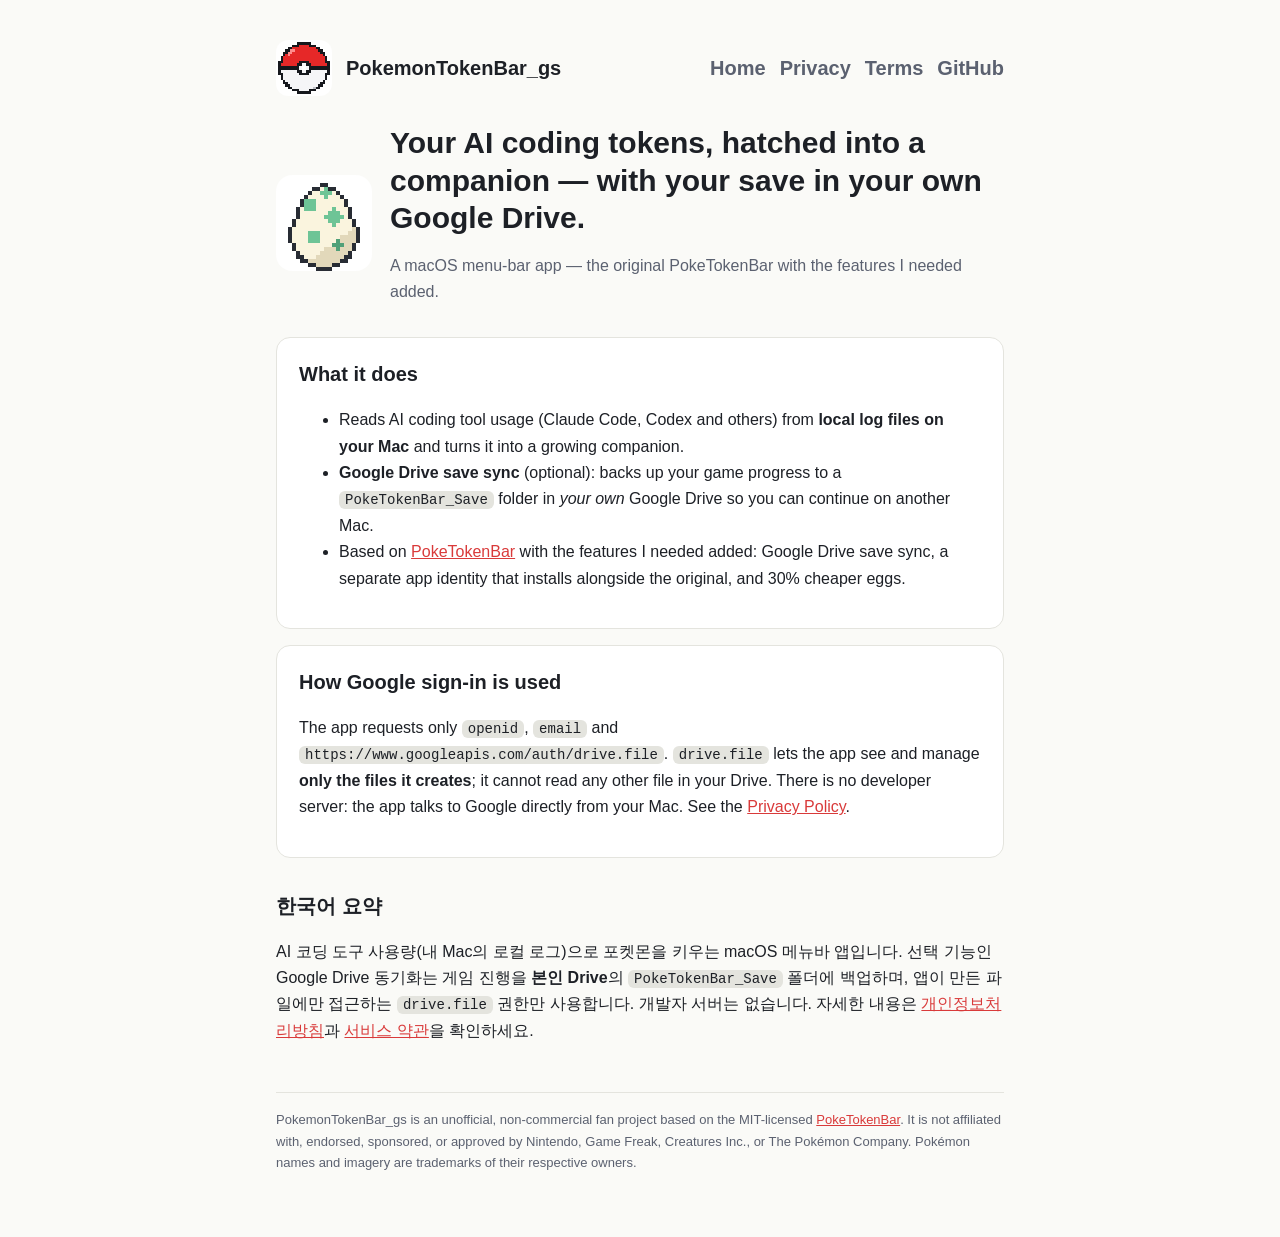
==== index.html @ 77b7dbfc "docs(pages): rename the app to PokemonTokenBar_gs" ====
<!doctype html>
<html lang="en">
<head>
<meta charset="utf-8">
<meta name="viewport" content="width=device-width, initial-scale=1">
<title>PokemonTokenBar_gs</title>
<link rel="icon" href="assets/logo.png">
<link rel="stylesheet" href="style.css">
</head>
<body>
<main>
<header>
  <img src="assets/logo.png" alt="PokemonTokenBar_gs logo">
  <a href="./">PokemonTokenBar_gs</a>
  <nav><a href="./">Home</a><a href="privacy.html">Privacy</a><a href="terms.html">Terms</a><a href="https://github.com/peses0326/PokeTokenBar_googleSave">GitHub</a></nav>
</header>
<div class="hero">
  <img src="assets/egg.png" alt="Pixel egg">
  <div>
    <h1>Your AI coding tokens, hatched into a companion — with your save in your own Google Drive.</h1>
    <p class="muted">A macOS menu-bar app — the original PokeTokenBar with the features I needed added.</p>
  </div>
</div>

<div class="card">
  <h2 style="margin-top:0">What it does</h2>
  <ul>
    <li>Reads AI coding tool usage (Claude Code, Codex and others) from <strong>local log files on your Mac</strong> and turns it into a growing companion.</li>
    <li><strong>Google Drive save sync</strong> (optional): backs up your game progress to a <code>PokeTokenBar_Save</code> folder in <em>your own</em> Google Drive so you can continue on another Mac.</li>
    <li>Based on <a href="https://github.com/chattymin/PokeTokenBar">PokeTokenBar</a> with the features I needed added: Google Drive save sync, a separate app identity that installs alongside the original, and 30% cheaper eggs.</li>
  </ul>
</div>

<div class="card">
  <h2 style="margin-top:0">How Google sign-in is used</h2>
  <p>The app requests only <code>openid</code>, <code>email</code> and <code>https://www.googleapis.com/auth/drive.file</code>.
  <code>drive.file</code> lets the app see and manage <strong>only the files it creates</strong>; it cannot read any other file in your Drive.
  There is no developer server: the app talks to Google directly from your Mac. See the <a href="privacy.html">Privacy Policy</a>.</p>
</div>

<h2>한국어 요약</h2>
<p>AI 코딩 도구 사용량(내 Mac의 로컬 로그)으로 포켓몬을 키우는 macOS 메뉴바 앱입니다. 선택 기능인 Google Drive 동기화는
게임 진행을 <strong>본인 Drive</strong>의 <code>PokeTokenBar_Save</code> 폴더에 백업하며, 앱이 만든 파일에만 접근하는 <code>drive.file</code> 권한만 사용합니다.
개발자 서버는 없습니다. 자세한 내용은 <a href="privacy.html">개인정보처리방침</a>과 <a href="terms.html">서비스 약관</a>을 확인하세요.</p>
<footer>
  PokemonTokenBar_gs is an unofficial, non-commercial fan project based on the MIT-licensed
  <a href="https://github.com/chattymin/PokeTokenBar">PokeTokenBar</a>. It is not affiliated with, endorsed, sponsored, or approved by
  Nintendo, Game Freak, Creatures Inc., or The Pokémon Company. Pokémon names and imagery are trademarks of their respective owners.
</footer>
</main>
</body>
</html>
---- style.css ----
:root { --bg:#fafaf7; --fg:#1d2026; --muted:#5b6170; --card:#ffffff; --line:#e4e4de; --accent:#d93a3a; }
@media (prefers-color-scheme: dark) { :root { --bg:#14161b; --fg:#e8e9ec; --muted:#9aa0ad; --card:#1c1f26; --line:#2b2f38; --accent:#ff6b6b; } }
* { box-sizing: border-box; }
body { margin:0; background:var(--bg); color:var(--fg); font:16px/1.65 -apple-system, BlinkMacSystemFont, "Segoe UI", "Apple SD Gothic Neo", "Noto Sans KR", sans-serif; }
main { max-width: 760px; margin: 0 auto; padding: 40px 16px 64px; }
header { display:flex; align-items:center; gap:14px; margin-bottom: 28px; }
header img { width:56px; height:56px; image-rendering: pixelated; border-radius:12px; }
header a { color:inherit; text-decoration:none; font-weight:700; font-size:20px; }
nav { margin-left:auto; display:flex; gap:14px; font-size:14px; }
nav a { color:var(--muted); text-decoration:none; } nav a:hover { color:var(--accent); }
h1 { font-size: 30px; line-height:1.25; margin: 0 0 8px; }
h2 { font-size: 20px; margin: 32px 0 8px; }
p, li { color: var(--fg); } .muted { color: var(--muted); }
a { color: var(--accent); }
.card { background:var(--card); border:1px solid var(--line); border-radius:14px; padding:20px 22px; margin:16px 0; }
.hero { display:flex; gap:18px; align-items:center; } .hero img { width:96px; image-rendering: pixelated; border-radius:16px; }
code { background: var(--line); padding: 1px 6px; border-radius: 6px; font-size: 14px; }
footer { margin-top: 48px; font-size: 13px; color: var(--muted); border-top:1px solid var(--line); padding-top: 16px; }
@media (max-width: 560px) { header { flex-wrap: wrap; } nav { margin-left:0; width:100%; } .hero { flex-direction: column; align-items:flex-start; } }
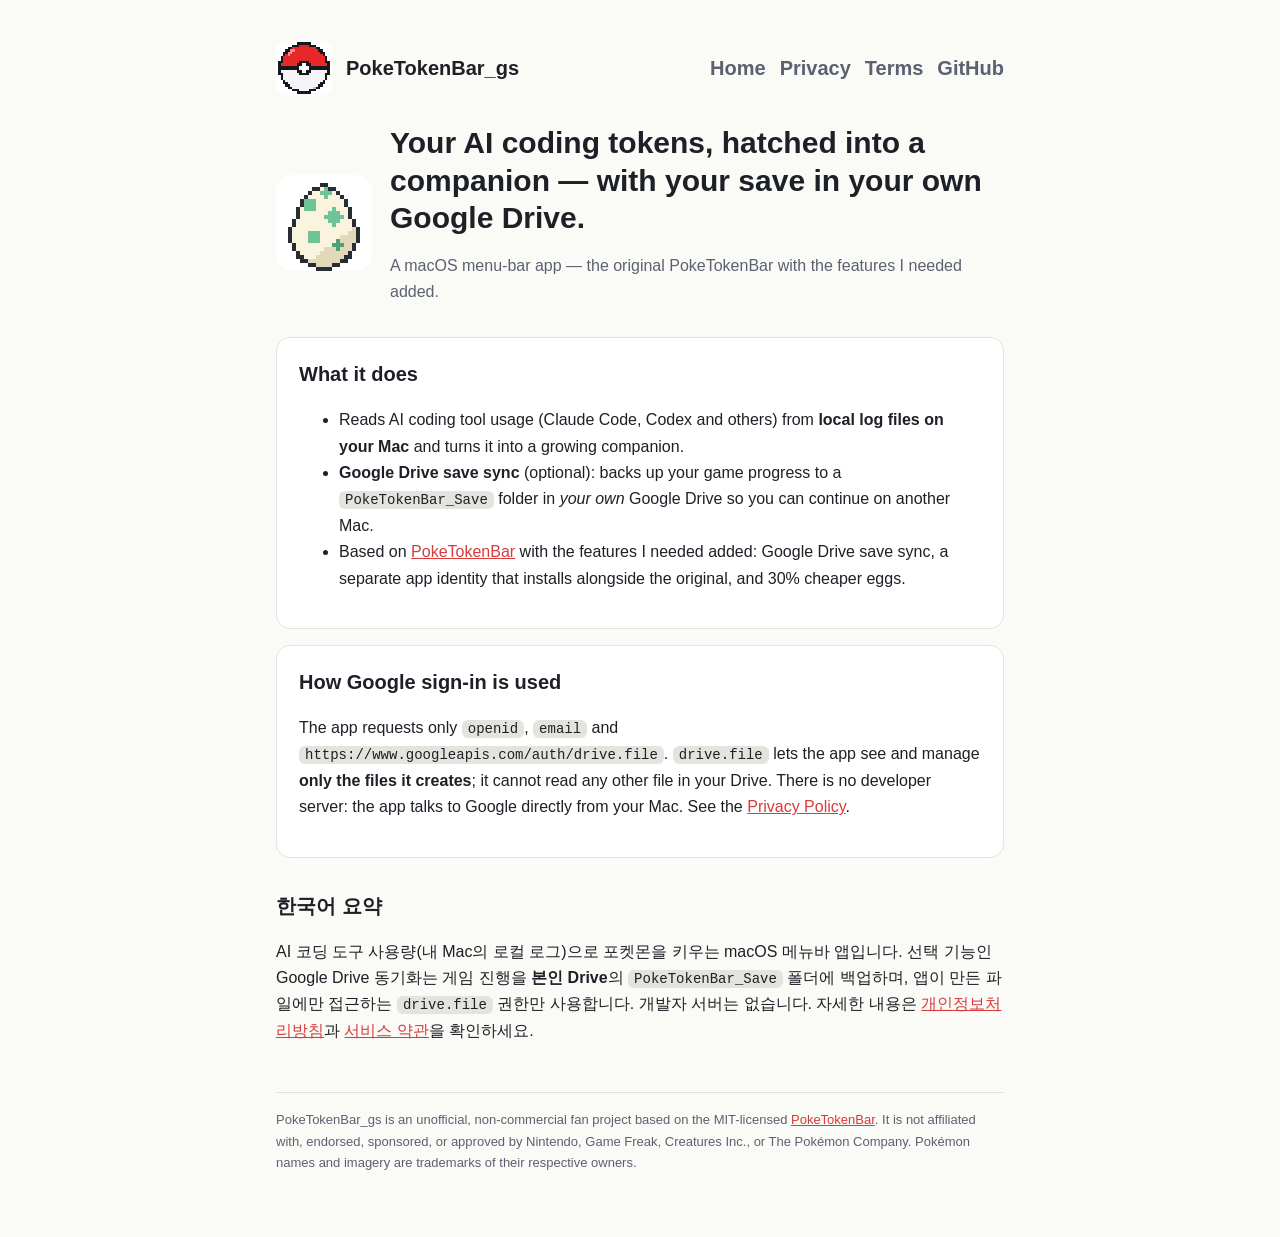
==== commit 3af901a1: "docs(pages): rename to PokeTokenBar_gs and add Search Console verification" ====
--- a/index.html
+++ b/index.html
@@ -3,15 +3,16 @@
 <head>
 <meta charset="utf-8">
 <meta name="viewport" content="width=device-width, initial-scale=1">
-<title>PokemonTokenBar_gs</title>
+<meta name="google-site-verification" content="9OYj3Ry4g_vYYoxxvzwdh94UqDdLOTL73jpUTvWtf8I" />
+<title>PokeTokenBar_gs</title>
 <link rel="icon" href="assets/logo.png">
 <link rel="stylesheet" href="style.css">
 </head>
 <body>
 <main>
 <header>
-  <img src="assets/logo.png" alt="PokemonTokenBar_gs logo">
-  <a href="./">PokemonTokenBar_gs</a>
+  <img src="assets/logo.png" alt="PokeTokenBar_gs logo">
+  <a href="./">PokeTokenBar_gs</a>
   <nav><a href="./">Home</a><a href="privacy.html">Privacy</a><a href="terms.html">Terms</a><a href="https://github.com/peses0326/PokeTokenBar_googleSave">GitHub</a></nav>
 </header>
 <div class="hero">
@@ -43,7 +44,7 @@
 게임 진행을 <strong>본인 Drive</strong>의 <code>PokeTokenBar_Save</code> 폴더에 백업하며, 앱이 만든 파일에만 접근하는 <code>drive.file</code> 권한만 사용합니다.
 개발자 서버는 없습니다. 자세한 내용은 <a href="privacy.html">개인정보처리방침</a>과 <a href="terms.html">서비스 약관</a>을 확인하세요.</p>
 <footer>
-  PokemonTokenBar_gs is an unofficial, non-commercial fan project based on the MIT-licensed
+  PokeTokenBar_gs is an unofficial, non-commercial fan project based on the MIT-licensed
   <a href="https://github.com/chattymin/PokeTokenBar">PokeTokenBar</a>. It is not affiliated with, endorsed, sponsored, or approved by
   Nintendo, Game Freak, Creatures Inc., or The Pokémon Company. Pokémon names and imagery are trademarks of their respective owners.
 </footer>
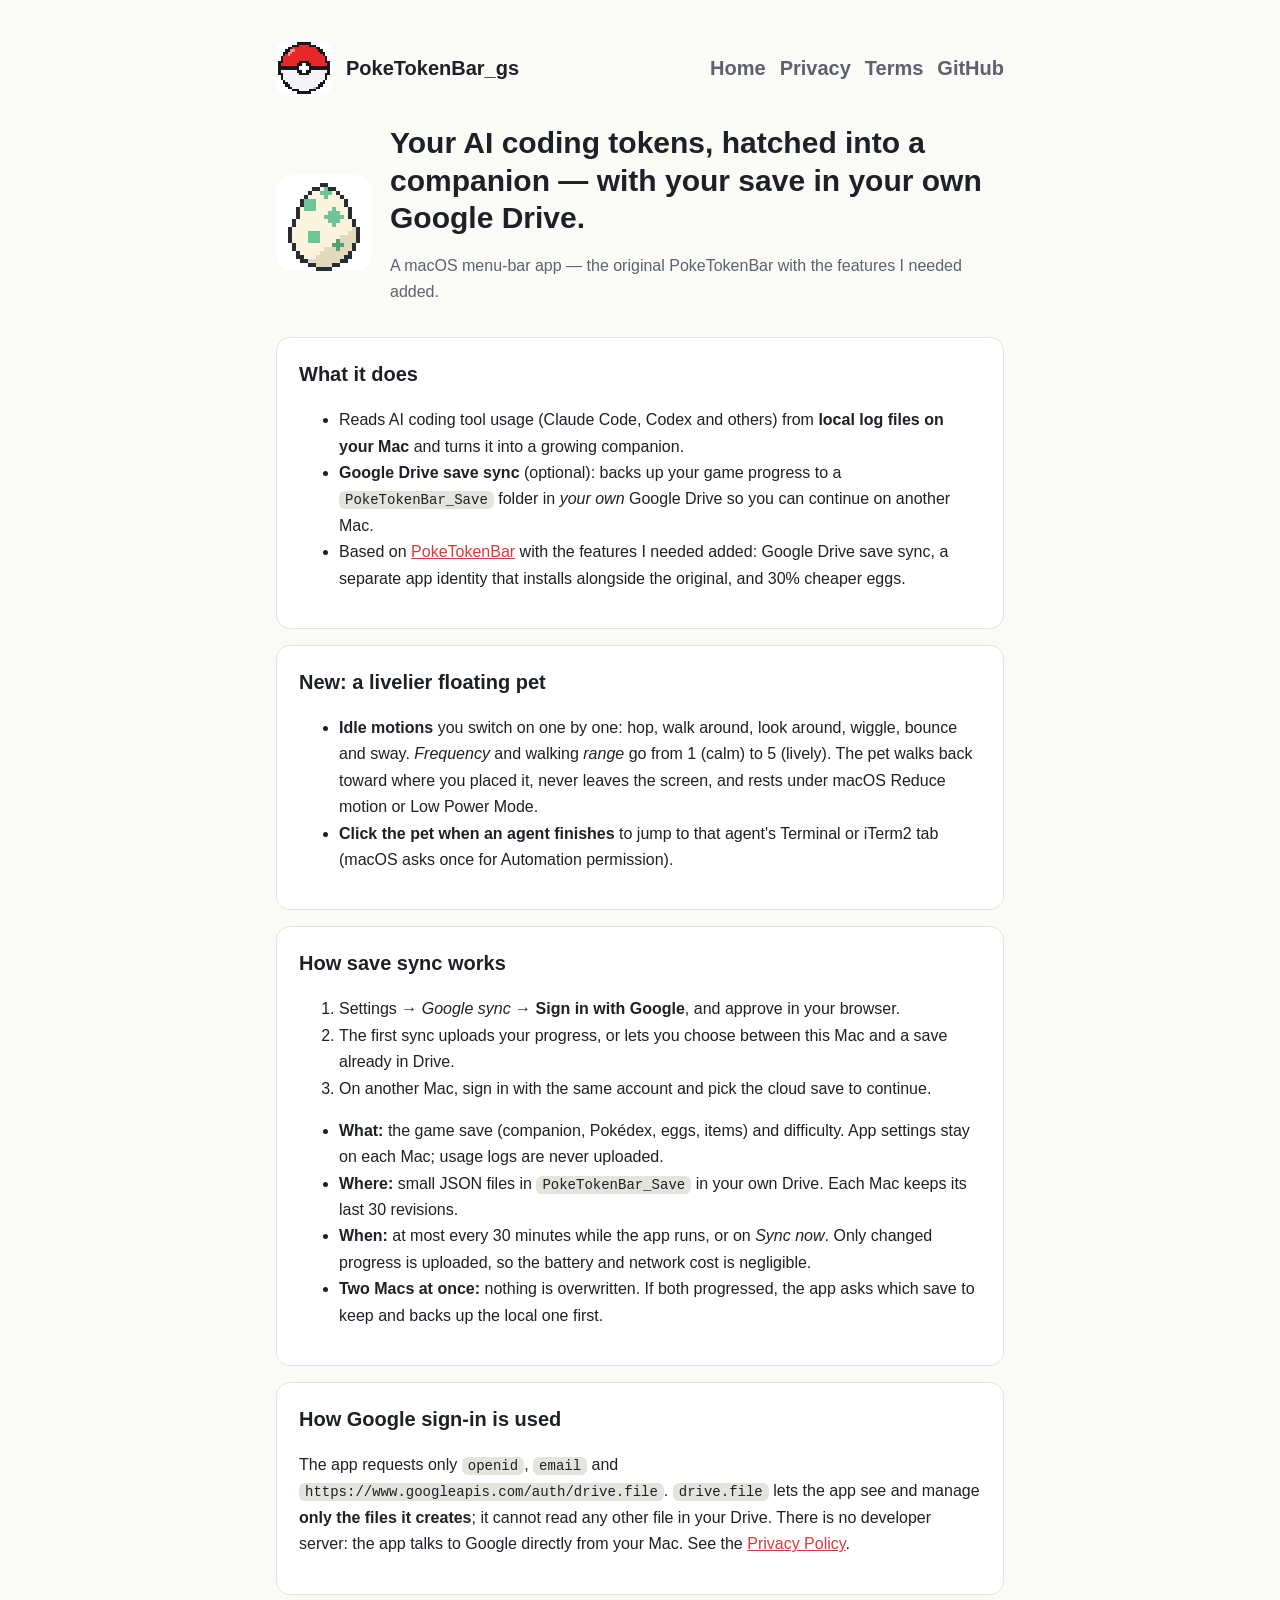
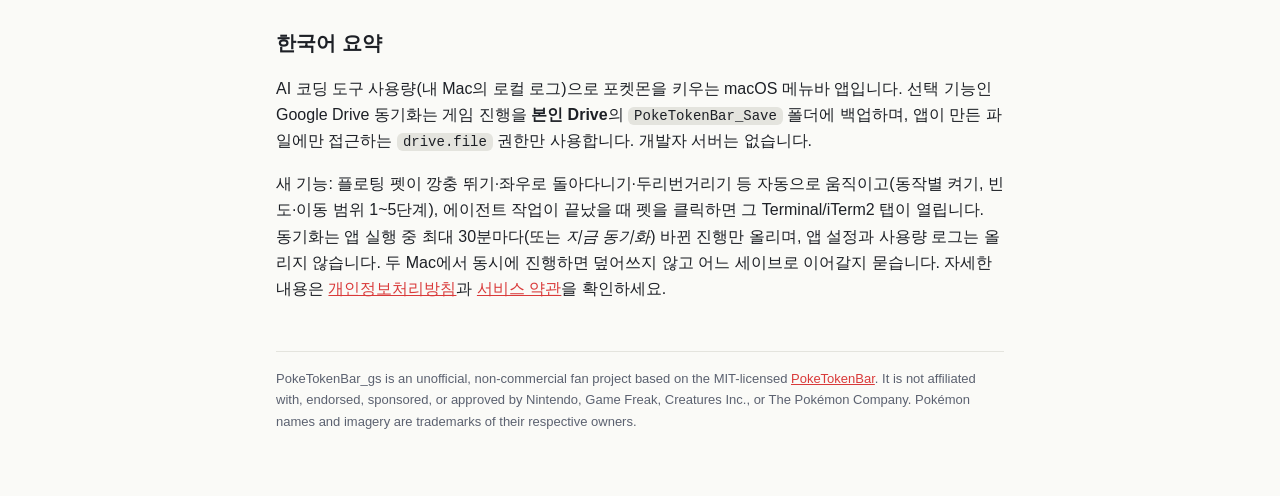
==== commit 032ed4a9: "docs(pages): describe idle motions, agent click and how save sync works Co-Authored-By: Claude Opus " ====
--- a/index.html
+++ b/index.html
@@ -1,6 +1,13 @@
 <!doctype html>
 <html lang="en">
 <head>
+<!-- Google Tag Manager -->
+<script>(function(w,d,s,l,i){w[l]=w[l]||[];w[l].push({'gtm.start':
+new Date().getTime(),event:'gtm.js'});var f=d.getElementsByTagName(s)[0],
+j=d.createElement(s),dl=l!='dataLayer'?'&l='+l:'';j.async=true;j.src=
+'https://www.googletagmanager.com/gtm.js?id='+i+dl;f.parentNode.insertBefore(j,f);
+})(window,document,'script','dataLayer','GTM-5NPB27H5');</script>
+<!-- End Google Tag Manager -->
 <meta charset="utf-8">
 <meta name="viewport" content="width=device-width, initial-scale=1">
 <meta name="google-site-verification" content="9OYj3Ry4g_vYYoxxvzwdh94UqDdLOTL73jpUTvWtf8I" />
@@ -9,6 +16,10 @@
 <link rel="stylesheet" href="style.css">
 </head>
 <body>
+<!-- Google Tag Manager (noscript) -->
+<noscript><iframe src="https://www.googletagmanager.com/ns.html?id=GTM-5NPB27H5"
+height="0" width="0" style="display:none;visibility:hidden"></iframe></noscript>
+<!-- End Google Tag Manager (noscript) -->
 <main>
 <header>
   <img src="assets/logo.png" alt="PokeTokenBar_gs logo">
@@ -33,6 +44,29 @@
 </div>
 
 <div class="card">
+  <h2 style="margin-top:0">New: a livelier floating pet</h2>
+  <ul>
+    <li><strong>Idle motions</strong> you switch on one by one: hop, walk around, look around, wiggle, bounce and sway. <em>Frequency</em> and walking <em>range</em> go from 1 (calm) to 5 (lively). The pet walks back toward where you placed it, never leaves the screen, and rests under macOS Reduce motion or Low Power Mode.</li>
+    <li><strong>Click the pet when an agent finishes</strong> to jump to that agent's Terminal or iTerm2 tab (macOS asks once for Automation permission).</li>
+  </ul>
+</div>
+
+<div class="card">
+  <h2 style="margin-top:0">How save sync works</h2>
+  <ol>
+    <li>Settings → <em>Google sync</em> → <strong>Sign in with Google</strong>, and approve in your browser.</li>
+    <li>The first sync uploads your progress, or lets you choose between this Mac and a save already in Drive.</li>
+    <li>On another Mac, sign in with the same account and pick the cloud save to continue.</li>
+  </ol>
+  <ul>
+    <li><strong>What:</strong> the game save (companion, Pokédex, eggs, items) and difficulty. App settings stay on each Mac; usage logs are never uploaded.</li>
+    <li><strong>Where:</strong> small JSON files in <code>PokeTokenBar_Save</code> in your own Drive. Each Mac keeps its last 30 revisions.</li>
+    <li><strong>When:</strong> at most every 30 minutes while the app runs, or on <em>Sync now</em>. Only changed progress is uploaded, so the battery and network cost is negligible.</li>
+    <li><strong>Two Macs at once:</strong> nothing is overwritten. If both progressed, the app asks which save to keep and backs up the local one first.</li>
+  </ul>
+</div>
+
+<div class="card">
   <h2 style="margin-top:0">How Google sign-in is used</h2>
   <p>The app requests only <code>openid</code>, <code>email</code> and <code>https://www.googleapis.com/auth/drive.file</code>.
   <code>drive.file</code> lets the app see and manage <strong>only the files it creates</strong>; it cannot read any other file in your Drive.
@@ -42,7 +76,9 @@
 <h2>한국어 요약</h2>
 <p>AI 코딩 도구 사용량(내 Mac의 로컬 로그)으로 포켓몬을 키우는 macOS 메뉴바 앱입니다. 선택 기능인 Google Drive 동기화는
 게임 진행을 <strong>본인 Drive</strong>의 <code>PokeTokenBar_Save</code> 폴더에 백업하며, 앱이 만든 파일에만 접근하는 <code>drive.file</code> 권한만 사용합니다.
-개발자 서버는 없습니다. 자세한 내용은 <a href="privacy.html">개인정보처리방침</a>과 <a href="terms.html">서비스 약관</a>을 확인하세요.</p>
+개발자 서버는 없습니다.</p>
+<p>새 기능: 플로팅 펫이 깡충 뛰기·좌우로 돌아다니기·두리번거리기 등 자동으로 움직이고(동작별 켜기, 빈도·이동 범위 1~5단계), 에이전트 작업이 끝났을 때 펫을 클릭하면 그 Terminal/iTerm2 탭이 열립니다.
+동기화는 앱 실행 중 최대 30분마다(또는 <em>지금 동기화</em>) 바뀐 진행만 올리며, 앱 설정과 사용량 로그는 올리지 않습니다. 두 Mac에서 동시에 진행하면 덮어쓰지 않고 어느 세이브로 이어갈지 묻습니다. 자세한 내용은 <a href="privacy.html">개인정보처리방침</a>과 <a href="terms.html">서비스 약관</a>을 확인하세요.</p>
 <footer>
   PokeTokenBar_gs is an unofficial, non-commercial fan project based on the MIT-licensed
   <a href="https://github.com/chattymin/PokeTokenBar">PokeTokenBar</a>. It is not affiliated with, endorsed, sponsored, or approved by
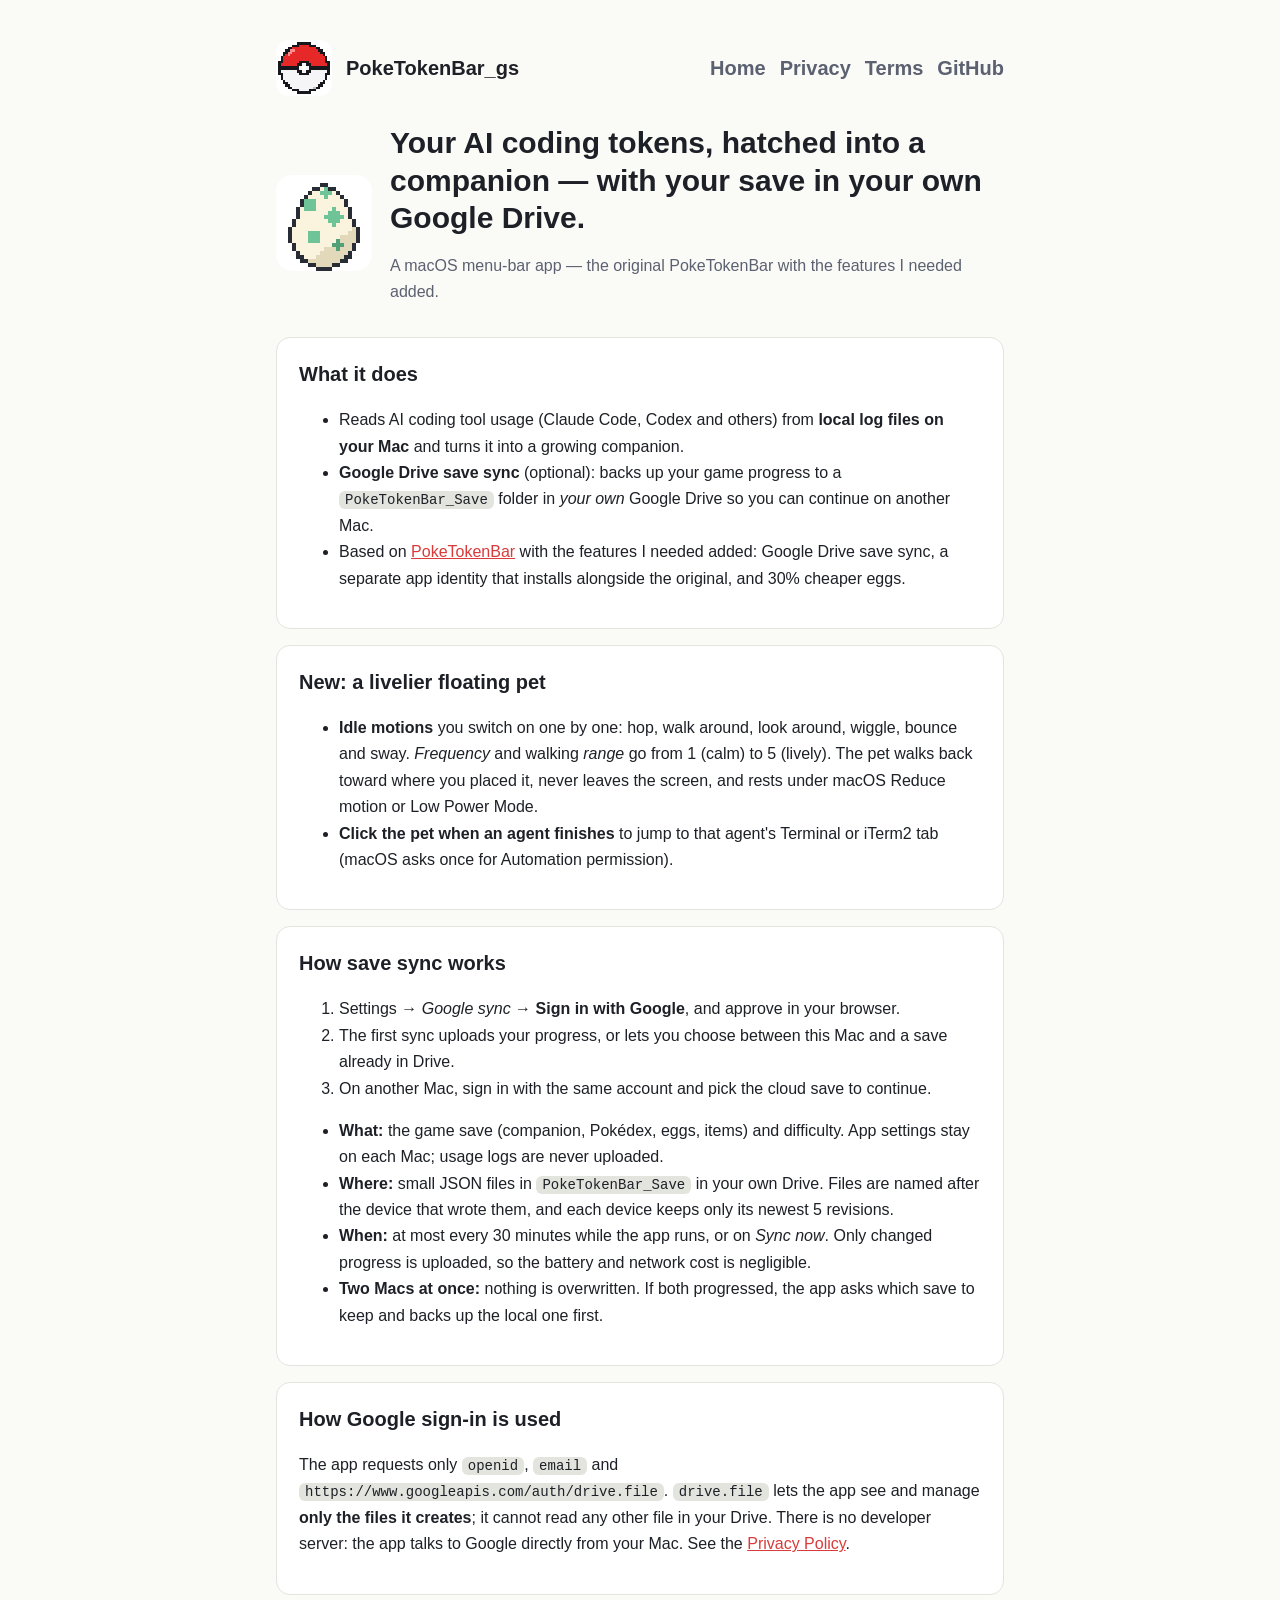
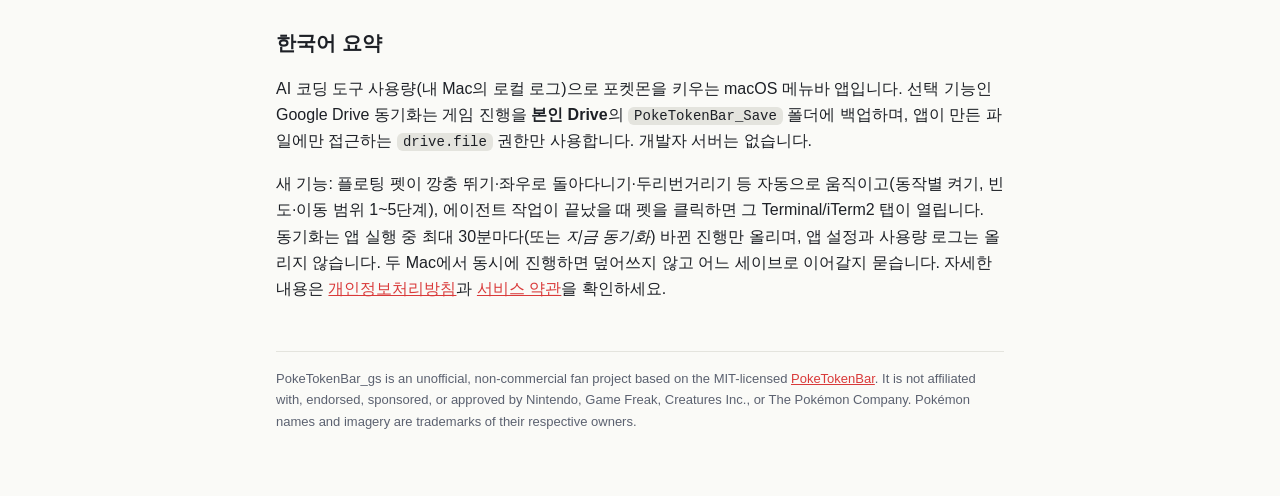
==== commit 8ad06aeb: "docs(pages): 5 revisions per device, named by device Co-Authored-By: Claude Opus 5.5 <noreply@anthro" ====
--- a/index.html
+++ b/index.html
@@ -60,7 +60,7 @@
   </ol>
   <ul>
     <li><strong>What:</strong> the game save (companion, Pokédex, eggs, items) and difficulty. App settings stay on each Mac; usage logs are never uploaded.</li>
-    <li><strong>Where:</strong> small JSON files in <code>PokeTokenBar_Save</code> in your own Drive. Each Mac keeps its last 30 revisions.</li>
+    <li><strong>Where:</strong> small JSON files in <code>PokeTokenBar_Save</code> in your own Drive. Files are named after the device that wrote them, and each device keeps only its newest 5 revisions.</li>
     <li><strong>When:</strong> at most every 30 minutes while the app runs, or on <em>Sync now</em>. Only changed progress is uploaded, so the battery and network cost is negligible.</li>
     <li><strong>Two Macs at once:</strong> nothing is overwritten. If both progressed, the app asks which save to keep and backs up the local one first.</li>
   </ul>
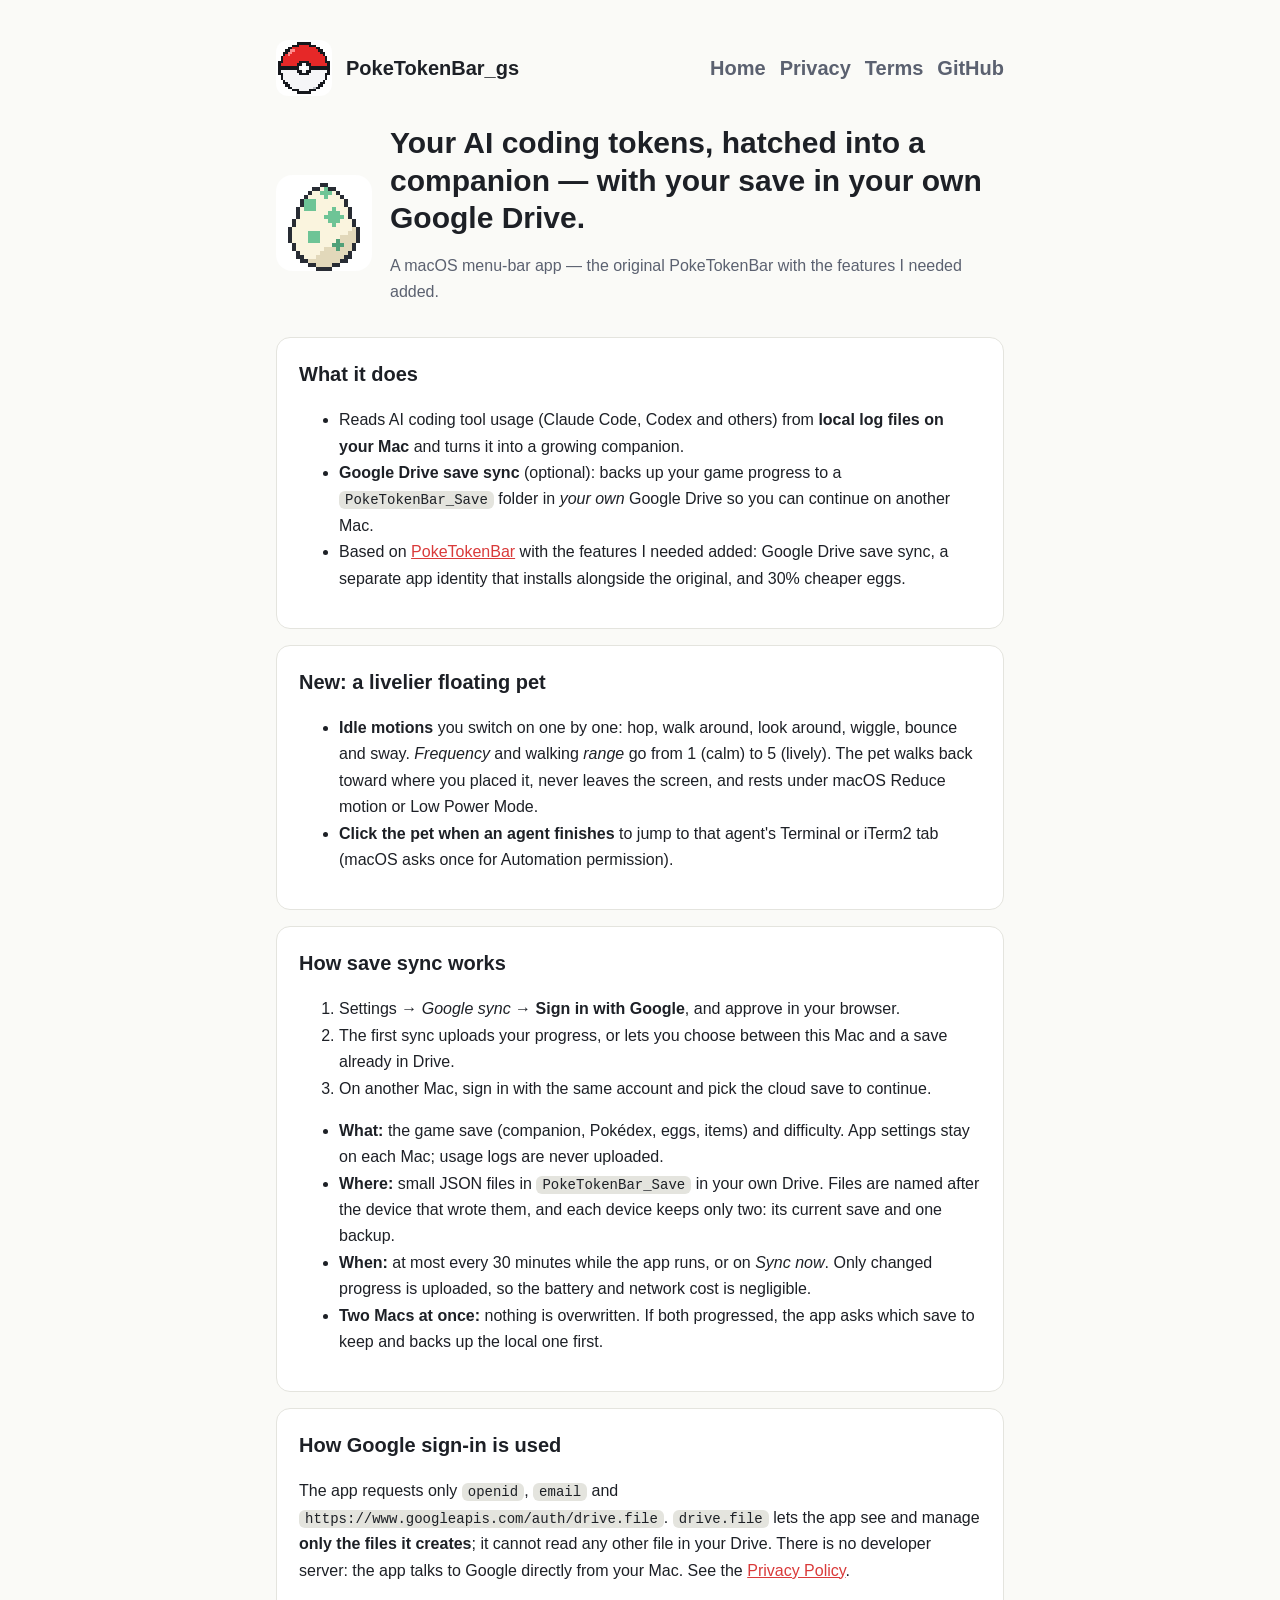
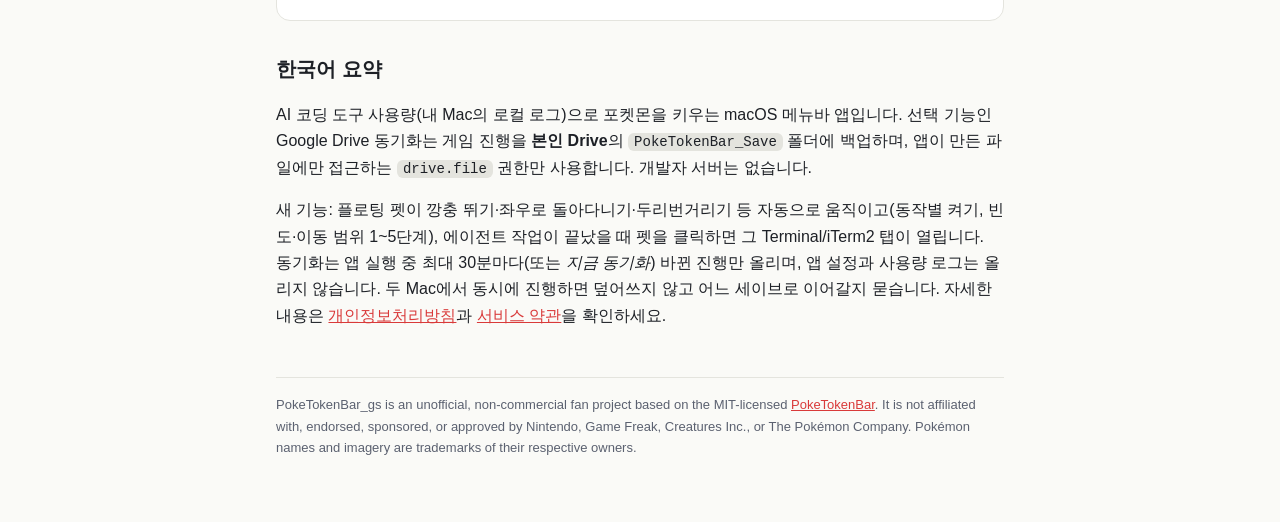
==== commit ec2c43c6: "docs(pages): two revisions per device Co-Authored-By: Claude Opus 5.5 <noreply@anthropic.com>" ====
--- a/index.html
+++ b/index.html
@@ -60,7 +60,7 @@
   </ol>
   <ul>
     <li><strong>What:</strong> the game save (companion, Pokédex, eggs, items) and difficulty. App settings stay on each Mac; usage logs are never uploaded.</li>
-    <li><strong>Where:</strong> small JSON files in <code>PokeTokenBar_Save</code> in your own Drive. Files are named after the device that wrote them, and each device keeps only its newest 5 revisions.</li>
+    <li><strong>Where:</strong> small JSON files in <code>PokeTokenBar_Save</code> in your own Drive. Files are named after the device that wrote them, and each device keeps only two: its current save and one backup.</li>
     <li><strong>When:</strong> at most every 30 minutes while the app runs, or on <em>Sync now</em>. Only changed progress is uploaded, so the battery and network cost is negligible.</li>
     <li><strong>Two Macs at once:</strong> nothing is overwritten. If both progressed, the app asks which save to keep and backs up the local one first.</li>
   </ul>
